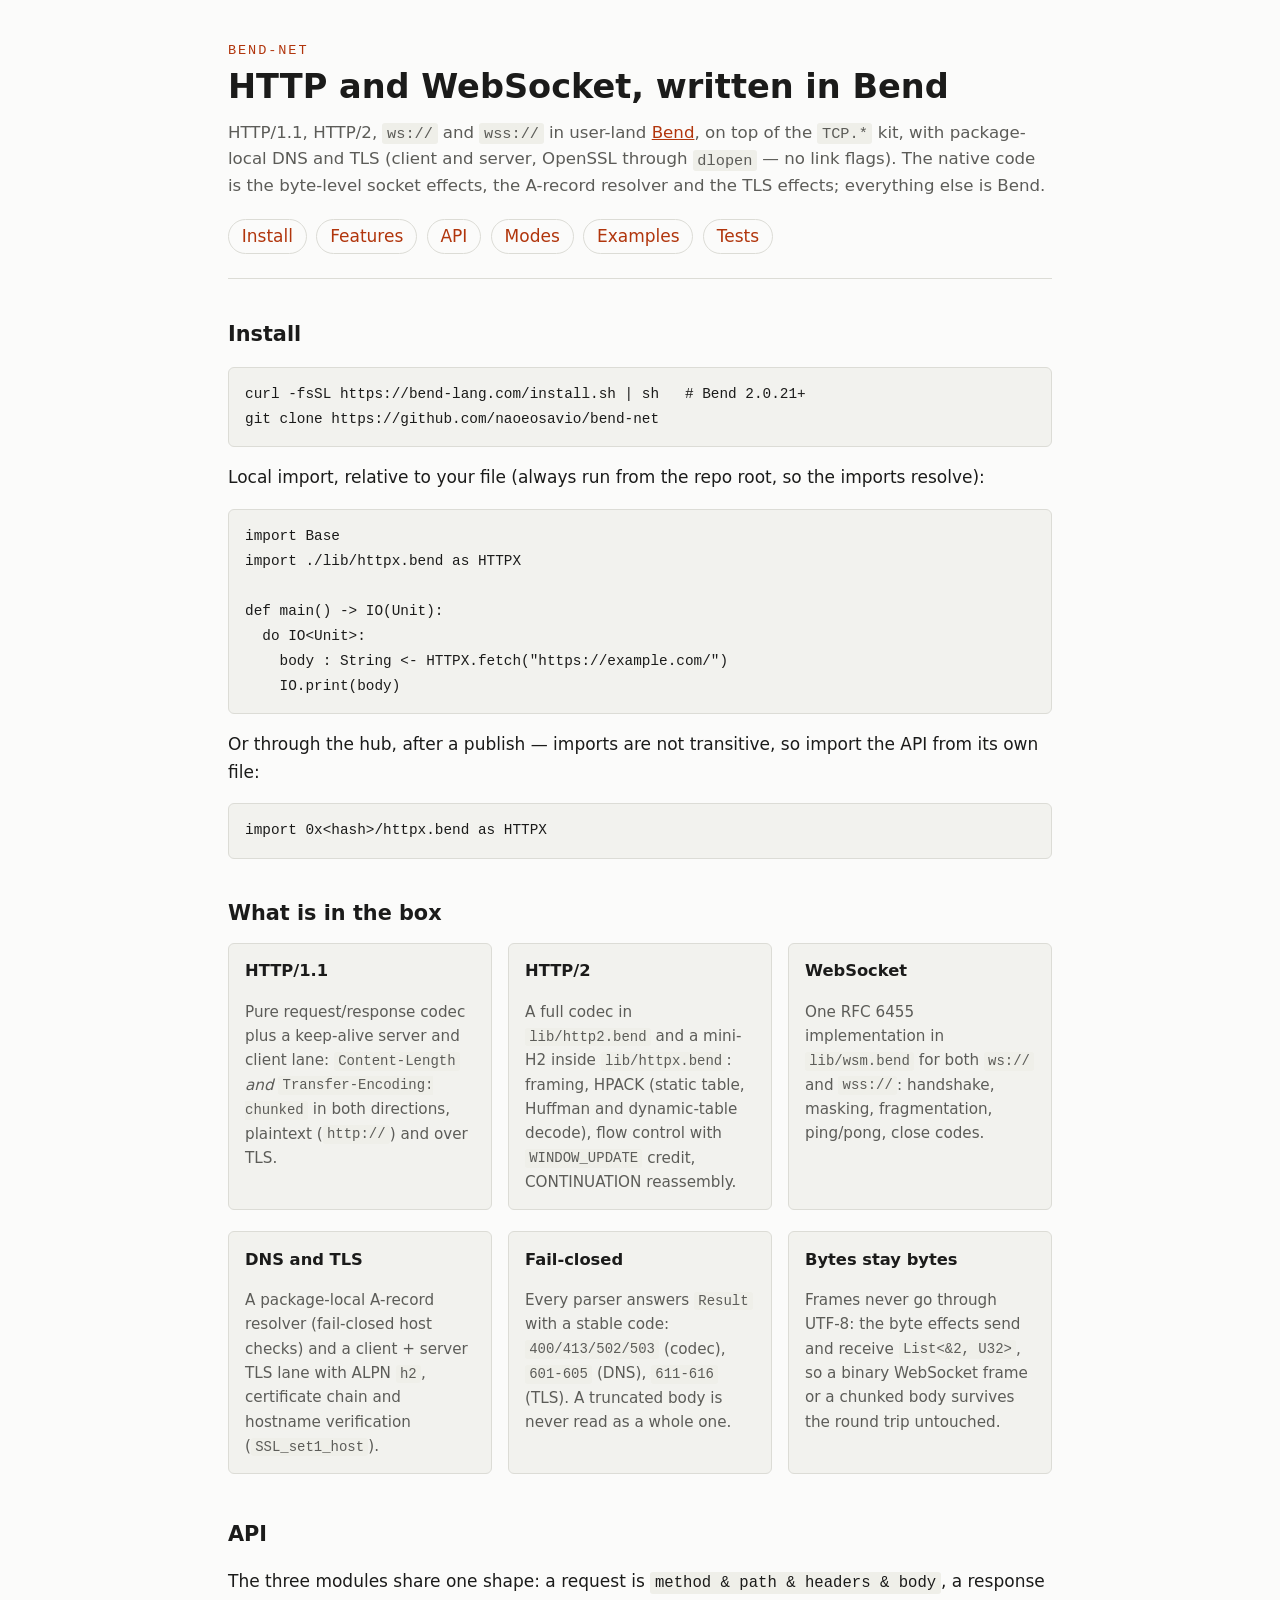
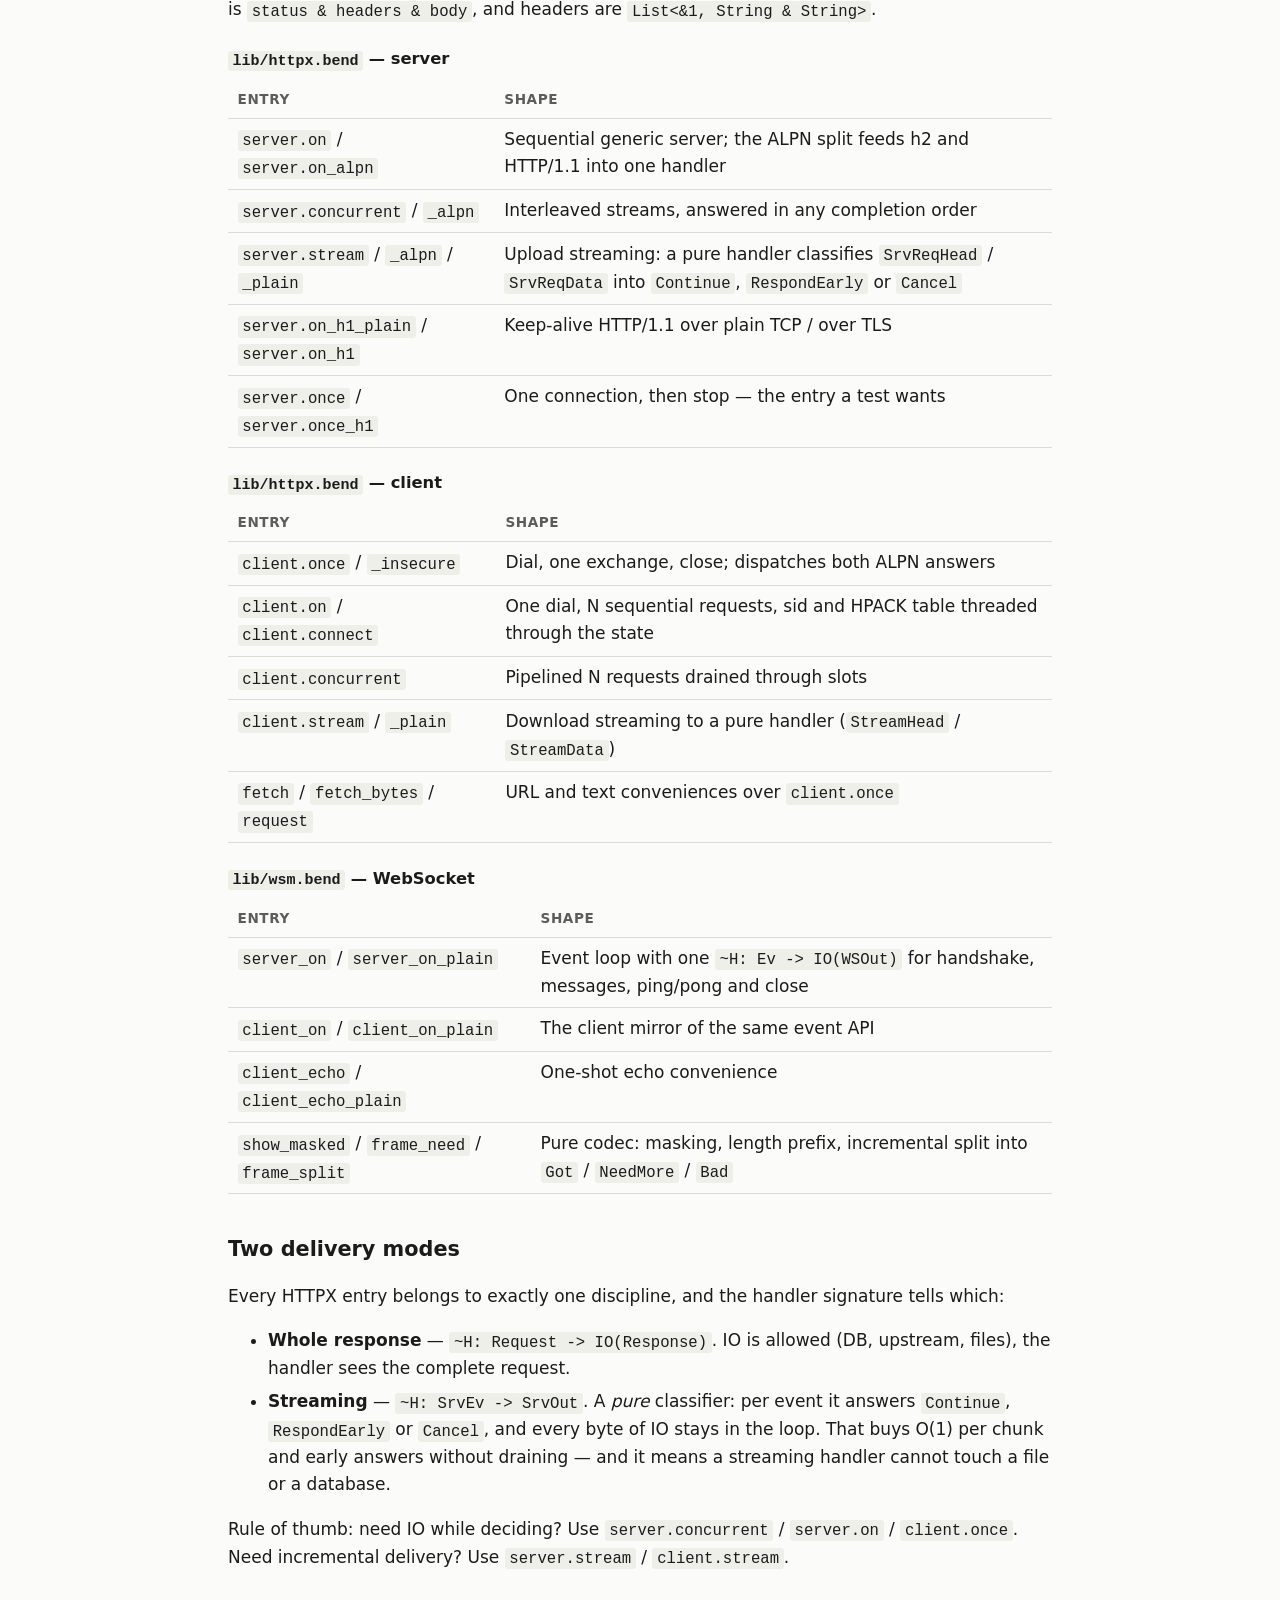
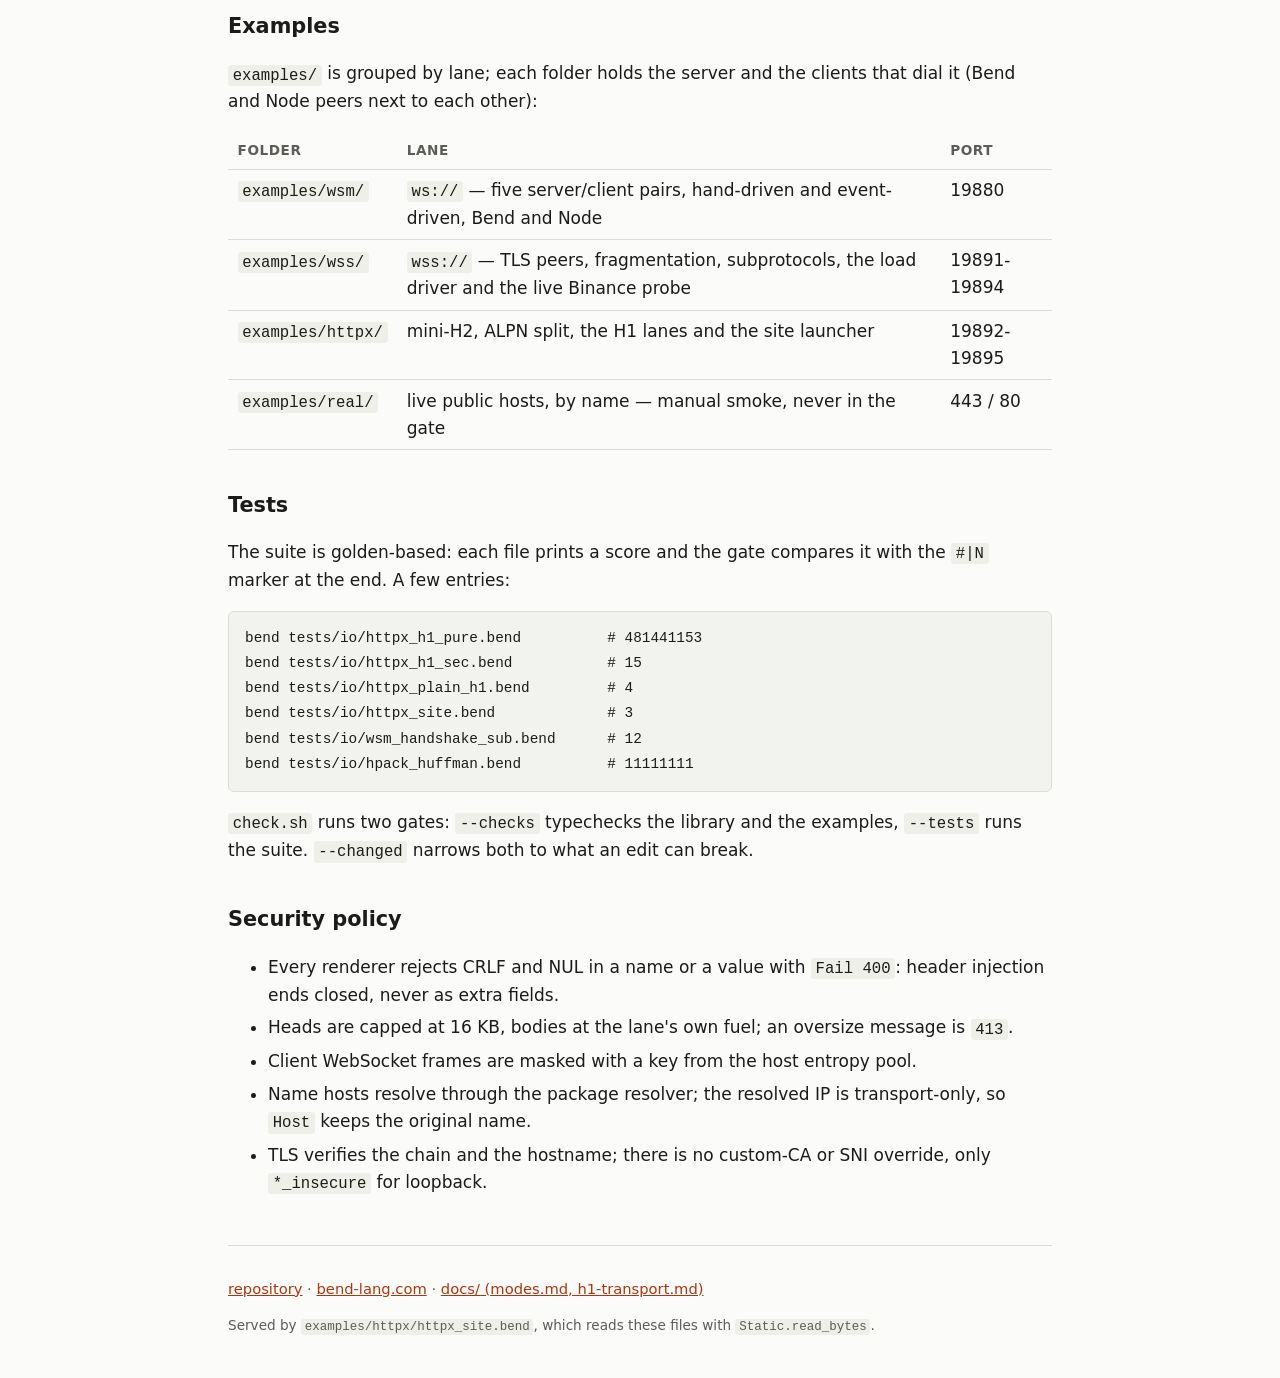
==== docs/site/index.html @ 64298653 "refactor(examples): reorganize by lane and add library site Reorganize the examples directory into l" ====
<!DOCTYPE html>
<html lang="en">
<head>
<meta charset="utf-8">
<meta name="viewport" content="width=device-width, initial-scale=1">
<title>bend-net &mdash; HTTP and WebSocket for Bend</title>
<meta name="description" content="HTTP/1.1, HTTP/2, ws:// and wss://
written in user-land Bend on top of the TCP kit, with package-local DNS
and TLS.">
<link rel="stylesheet" href="style.css">
</head>
<body>
<header class="hero">
  <p class="kicker">bend-net</p>
  <h1>HTTP and WebSocket, written in Bend</h1>
  <p class="lede">
    HTTP/1.1, HTTP/2, <code>ws://</code> and <code>wss://</code> in
    user-land <a href="https://bend-lang.com">Bend</a>, on top of the
    <code>TCP.*</code> kit, with package-local DNS and TLS (client and
    server, OpenSSL through <code>dlopen</code> &mdash; no link flags). The
    native code is the byte-level socket effects, the A-record resolver
    and the TLS effects; everything else is Bend.
  </p>
  <nav class="cta">
    <a href="#install">Install</a>
    <a href="#features">Features</a>
    <a href="#api">API</a>
    <a href="#modes">Modes</a>
    <a href="#examples">Examples</a>
    <a href="#tests">Tests</a>
  </nav>
</header>

<main>
<section id="install">
  <h2>Install</h2>
  <pre><code>curl -fsSL https://bend-lang.com/install.sh | sh   # Bend 2.0.21+
git clone https://github.com/naoeosavio/bend-net</code></pre>
  <p>Local import, relative to your file (always run from the repo
     root, so the imports resolve):</p>
  <pre><code>import Base
import ./lib/httpx.bend as HTTPX

def main() -> IO(Unit):
  do IO&lt;Unit&gt;:
    body : String &lt;- HTTPX.fetch("https://example.com/")
    IO.print(body)</code></pre>
  <p>Or through the hub, after a publish &mdash; imports are not transitive,
     so import the API from its own file:</p>
  <pre><code>import 0x&lt;hash&gt;/httpx.bend as HTTPX</code></pre>
</section>

<section id="features">
  <h2>What is in the box</h2>
  <ul class="grid">
    <li>
      <h3>HTTP/1.1</h3>
      <p>Pure request/response codec plus a keep-alive server and client
         lane: <code>Content-Length</code> <em>and</em>
         <code>Transfer-Encoding: chunked</code> in both directions,
         plaintext (<code>http://</code>) and over TLS.</p>
    </li>
    <li>
      <h3>HTTP/2</h3>
      <p>A full codec in <code>lib/http2.bend</code> and a mini-H2 inside
         <code>lib/httpx.bend</code>: framing, HPACK (static table,
         Huffman and dynamic-table decode), flow control with
         <code>WINDOW_UPDATE</code> credit, CONTINUATION reassembly.</p>
    </li>
    <li>
      <h3>WebSocket</h3>
      <p>One RFC 6455 implementation in <code>lib/wsm.bend</code> for
         both <code>ws://</code> and <code>wss://</code>: handshake,
         masking, fragmentation, ping/pong, close codes.</p>
    </li>
    <li>
      <h3>DNS and TLS</h3>
      <p>A package-local A-record resolver (fail-closed host checks) and a
         client + server TLS lane with ALPN <code>h2</code>, certificate
         chain and hostname verification (<code>SSL_set1_host</code>).</p>
    </li>
    <li>
      <h3>Fail-closed</h3>
      <p>Every parser answers <code>Result</code> with a stable code:
         <code>400/413/502/503</code> (codec), <code>601-605</code> (DNS),
         <code>611-616</code> (TLS). A truncated body is never read as a
         whole one.</p>
    </li>
    <li>
      <h3>Bytes stay bytes</h3>
      <p>Frames never go through UTF-8: the byte effects send and receive
         <code>List&lt;&amp;2, U32&gt;</code>, so a binary WebSocket frame
         or a chunked body survives the round trip untouched.</p>
    </li>
  </ul>
</section>

<section id="api">
  <h2>API</h2>
  <p>The three modules share one shape: a request is
     <code>method &amp; path &amp; headers &amp; body</code>, a response is
     <code>status &amp; headers &amp; body</code>, and headers are
     <code>List&lt;&amp;1, String &amp; String&gt;</code>.</p>

  <h3><code>lib/httpx.bend</code> &mdash; server</h3>
  <table>
    <tr><th>Entry</th><th>Shape</th></tr>
    <tr><td><code>server.on</code> / <code>server.on_alpn</code></td>
        <td>Sequential generic server; the ALPN split feeds h2 and
            HTTP/1.1 into one handler</td></tr>
    <tr><td><code>server.concurrent</code> / <code>_alpn</code></td>
        <td>Interleaved streams, answered in any completion order</td></tr>
    <tr><td><code>server.stream</code> / <code>_alpn</code> /
            <code>_plain</code></td>
        <td>Upload streaming: a pure handler classifies
            <code>SrvReqHead</code> / <code>SrvReqData</code> into
            <code>Continue</code>, <code>RespondEarly</code> or
            <code>Cancel</code></td></tr>
    <tr><td><code>server.on_h1_plain</code> / <code>server.on_h1</code></td>
        <td>Keep-alive HTTP/1.1 over plain TCP / over TLS</td></tr>
    <tr><td><code>server.once</code> / <code>server.once_h1</code></td>
        <td>One connection, then stop &mdash; the entry a test wants</td></tr>
  </table>

  <h3><code>lib/httpx.bend</code> &mdash; client</h3>
  <table>
    <tr><th>Entry</th><th>Shape</th></tr>
    <tr><td><code>client.once</code> / <code>_insecure</code></td>
        <td>Dial, one exchange, close; dispatches both ALPN answers</td></tr>
    <tr><td><code>client.on</code> / <code>client.connect</code></td>
        <td>One dial, N sequential requests, sid and HPACK table
            threaded through the state</td></tr>
    <tr><td><code>client.concurrent</code></td>
        <td>Pipelined N requests drained through slots</td></tr>
    <tr><td><code>client.stream</code> / <code>_plain</code></td>
        <td>Download streaming to a pure handler
            (<code>StreamHead</code> / <code>StreamData</code>)</td></tr>
    <tr><td><code>fetch</code> / <code>fetch_bytes</code> /
            <code>request</code></td>
        <td>URL and text conveniences over <code>client.once</code></td></tr>
  </table>

  <h3><code>lib/wsm.bend</code> &mdash; WebSocket</h3>
  <table>
    <tr><th>Entry</th><th>Shape</th></tr>
    <tr><td><code>server_on</code> / <code>server_on_plain</code></td>
        <td>Event loop with one <code>~H: Ev -&gt; IO(WSOut)</code> for
            handshake, messages, ping/pong and close</td></tr>
    <tr><td><code>client_on</code> / <code>client_on_plain</code></td>
        <td>The client mirror of the same event API</td></tr>
    <tr><td><code>client_echo</code> / <code>client_echo_plain</code></td>
        <td>One-shot echo convenience</td></tr>
    <tr><td><code>show_masked</code> / <code>frame_need</code> /
            <code>frame_split</code></td>
        <td>Pure codec: masking, length prefix, incremental split into
            <code>Got</code> / <code>NeedMore</code> /
            <code>Bad</code></td></tr>
  </table>
</section>

<section id="modes">
  <h2>Two delivery modes</h2>
  <p>Every HTTPX entry belongs to exactly one discipline, and the handler
     signature tells which:</p>
  <ul>
    <li><strong>Whole response</strong> &mdash; <code>~H: Request -&gt;
        IO(Response)</code>. IO is allowed (DB, upstream, files), the
        handler sees the complete request.</li>
    <li><strong>Streaming</strong> &mdash; <code>~H: SrvEv -&gt; SrvOut</code>.
        A <em>pure</em> classifier: per event it answers
        <code>Continue</code>, <code>RespondEarly</code> or
        <code>Cancel</code>, and every byte of IO stays in the loop. That
        buys O(1) per chunk and early answers without draining &mdash; and it
        means a streaming handler cannot touch a file or a database.</li>
  </ul>
  <p>Rule of thumb: need IO while deciding? Use
     <code>server.concurrent</code> / <code>server.on</code> /
     <code>client.once</code>. Need incremental delivery? Use
     <code>server.stream</code> / <code>client.stream</code>.</p>
</section>

<section id="examples">
  <h2>Examples</h2>
  <p><code>examples/</code> is grouped by lane; each folder holds the
     server and the clients that dial it (Bend and Node peers next to each
     other):</p>
  <table>
    <tr><th>Folder</th><th>Lane</th><th>Port</th></tr>
    <tr><td><code>examples/wsm/</code></td>
        <td><code>ws://</code> &mdash; five server/client pairs, hand-driven and
            event-driven, Bend and Node</td><td>19880</td></tr>
    <tr><td><code>examples/wss/</code></td>
        <td><code>wss://</code> &mdash; TLS peers, fragmentation, subprotocols,
            the load driver and the live Binance probe</td>
        <td>19891-19894</td></tr>
    <tr><td><code>examples/httpx/</code></td>
        <td>mini-H2, ALPN split, the H1 lanes and the site launcher</td>
        <td>19892-19895</td></tr>
    <tr><td><code>examples/real/</code></td>
        <td>live public hosts, by name &mdash; manual smoke, never in the
            gate</td><td>443 / 80</td></tr>
  </table>
</section>

<section id="tests">
  <h2>Tests</h2>
  <p>The suite is golden-based: each file prints a score and the gate
     compares it with the <code>#|N</code> marker at the end. A few
     entries:</p>
  <pre><code>bend tests/io/httpx_h1_pure.bend          # 481441153
bend tests/io/httpx_h1_sec.bend           # 15
bend tests/io/httpx_plain_h1.bend         # 4
bend tests/io/httpx_site.bend             # 3
bend tests/io/wsm_handshake_sub.bend      # 12
bend tests/io/hpack_huffman.bend          # 11111111</code></pre>
  <p><code>check.sh</code> runs two gates: <code>--checks</code>
     typechecks the library and the examples, <code>--tests</code> runs
     the suite. <code>--changed</code> narrows both to what an edit can
     break.</p>
</section>

<section id="security">
  <h2>Security policy</h2>
  <ul>
    <li>Every renderer rejects CRLF and NUL in a name or a value with
        <code>Fail 400</code>: header injection ends closed, never as
        extra fields.</li>
    <li>Heads are capped at 16 KB, bodies at the lane's own fuel; an
        oversize message is <code>413</code>.</li>
    <li>Client WebSocket frames are masked with a key from the host
        entropy pool.</li>
    <li>Name hosts resolve through the package resolver; the resolved IP
        is transport-only, so <code>Host</code> keeps the original
        name.</li>
    <li>TLS verifies the chain and the hostname; there is no custom-CA or
        SNI override, only <code>*_insecure</code> for loopback.</li>
  </ul>
</section>
</main>

<footer>
  <p>
    <a href="https://github.com/naoeosavio/bend-net">repository</a> &middot;
    <a href="https://bend-lang.com">bend-lang.com</a> &middot;
    <a href="https://github.com/naoeosavio/bend-net/tree/bend-net/docs">
      docs/ (modes.md, h1-transport.md)</a>
  </p>
  <p class="fine">Served by <code>examples/httpx/httpx_site.bend</code>,
     which reads these files with <code>Static.read_bytes</code>.</p>
</footer>
</body>
</html>
---- docs/site/style.css ----
/* bend-net site: one stylesheet, no external asset, no web font. */

:root {
  --bg: #fbfbfa;
  --fg: #1b1b1a;
  --muted: #5c5c58;
  --line: #dcdcd6;
  --accent: #b1350c;
  --panel: #f2f2ee;
  --code-bg: #efefe9;
}

@media (prefers-color-scheme: dark) {
  :root {
    --bg: #14140f;
    --fg: #e8e8e0;
    --muted: #a3a39a;
    --line: #33332c;
    --accent: #ff9a6b;
    --panel: #1d1d17;
    --code-bg: #22221b;
  }
}

* {
  box-sizing: border-box;
}

body {
  margin: 0 auto;
  padding: 2.5rem 1.25rem 4rem;
  max-width: 54rem;
  background: var(--bg);
  color: var(--fg);
  font-family: ui-sans-serif, system-ui, "Segoe UI", Helvetica, sans-serif;
  font-size: 17px;
  line-height: 1.6;
}

a {
  color: var(--accent);
}

code, pre {
  font-family: ui-monospace, "SFMono-Regular", Menlo, Consolas, monospace;
  font-size: 0.92em;
}

code {
  background: var(--code-bg);
  border-radius: 3px;
  padding: 0.1em 0.3em;
}

pre {
  background: var(--panel);
  border: 1px solid var(--line);
  border-radius: 6px;
  padding: 0.9rem 1rem;
  overflow-x: auto;
}

pre code {
  background: none;
  padding: 0;
}

.hero {
  border-bottom: 1px solid var(--line);
  padding-bottom: 1.5rem;
}

.kicker {
  margin: 0;
  color: var(--accent);
  font-family: ui-monospace, Menlo, Consolas, monospace;
  font-size: 0.85rem;
  letter-spacing: 0.14em;
  text-transform: uppercase;
}

h1 {
  margin: 0.3rem 0 0.8rem;
  font-size: 2.1rem;
  line-height: 1.2;
}

h2 {
  margin: 2.4rem 0 0.8rem;
  font-size: 1.3rem;
}

h3 {
  margin: 1.4rem 0 0.5rem;
  font-size: 1.02rem;
}

.lede {
  margin: 0;
  color: var(--muted);
  font-size: 1.04rem;
}

.cta {
  display: flex;
  flex-wrap: wrap;
  gap: 0.6rem;
  margin-top: 1.2rem;
}

.cta a {
  border: 1px solid var(--line);
  border-radius: 999px;
  padding: 0.2rem 0.8rem;
  text-decoration: none;
}

.grid {
  display: grid;
  gap: 1rem;
  grid-template-columns: repeat(auto-fit, minmax(15rem, 1fr));
  list-style: none;
  margin: 0;
  padding: 0;
}

.grid li {
  background: var(--panel);
  border: 1px solid var(--line);
  border-radius: 6px;
  padding: 0.9rem 1rem;
}

.grid h3 {
  margin-top: 0;
}

.grid p {
  margin-bottom: 0;
  color: var(--muted);
  font-size: 0.95rem;
}

table {
  border-collapse: collapse;
  margin: 0.5rem 0 0;
  width: 100%;
}

th, td {
  border-bottom: 1px solid var(--line);
  padding: 0.45rem 0.6rem;
  text-align: left;
  vertical-align: top;
}

th {
  color: var(--muted);
  font-size: 0.85rem;
  letter-spacing: 0.04em;
  text-transform: uppercase;
}

ul li {
  margin-bottom: 0.35rem;
}

footer {
  border-top: 1px solid var(--line);
  margin-top: 3rem;
  padding-top: 1rem;
  color: var(--muted);
  font-size: 0.92rem;
}

.fine {
  font-size: 0.85rem;
}

@media (max-width: 30rem) {
  h1 {
    font-size: 1.6rem;
  }
}
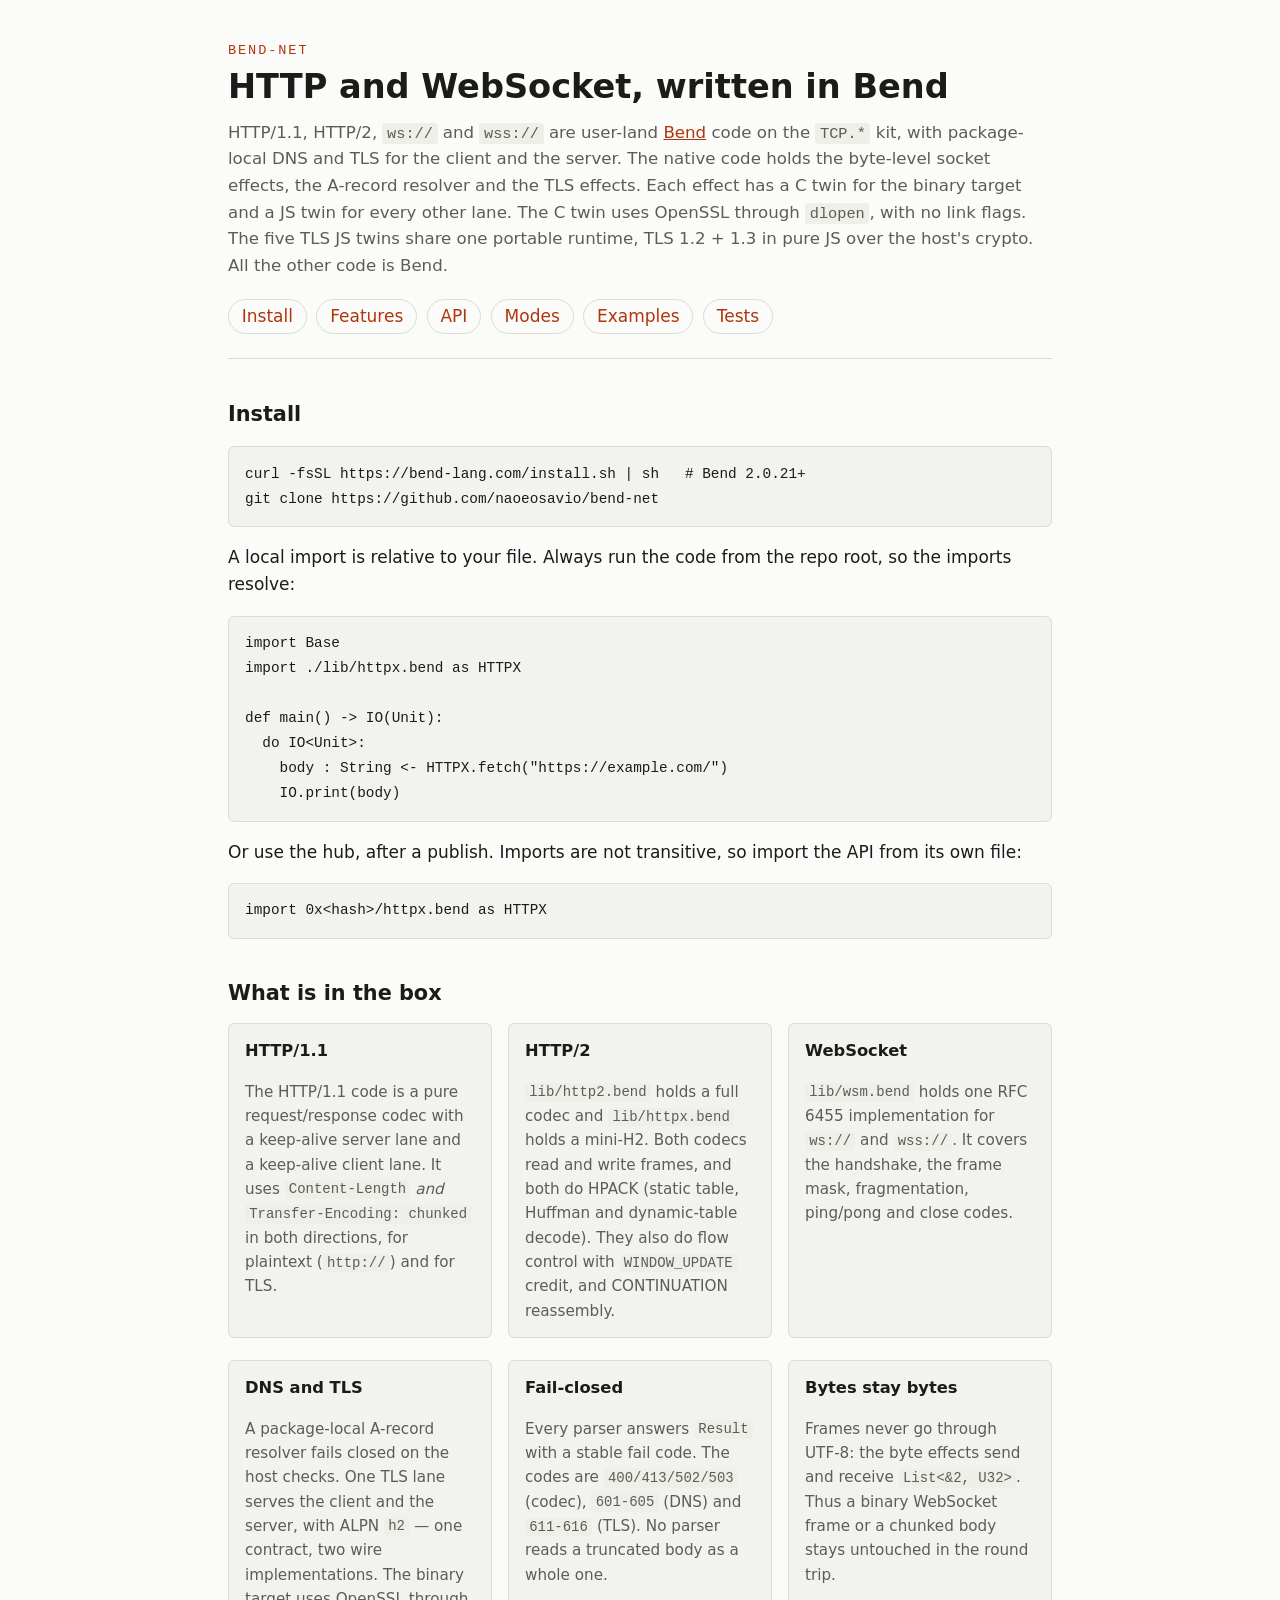
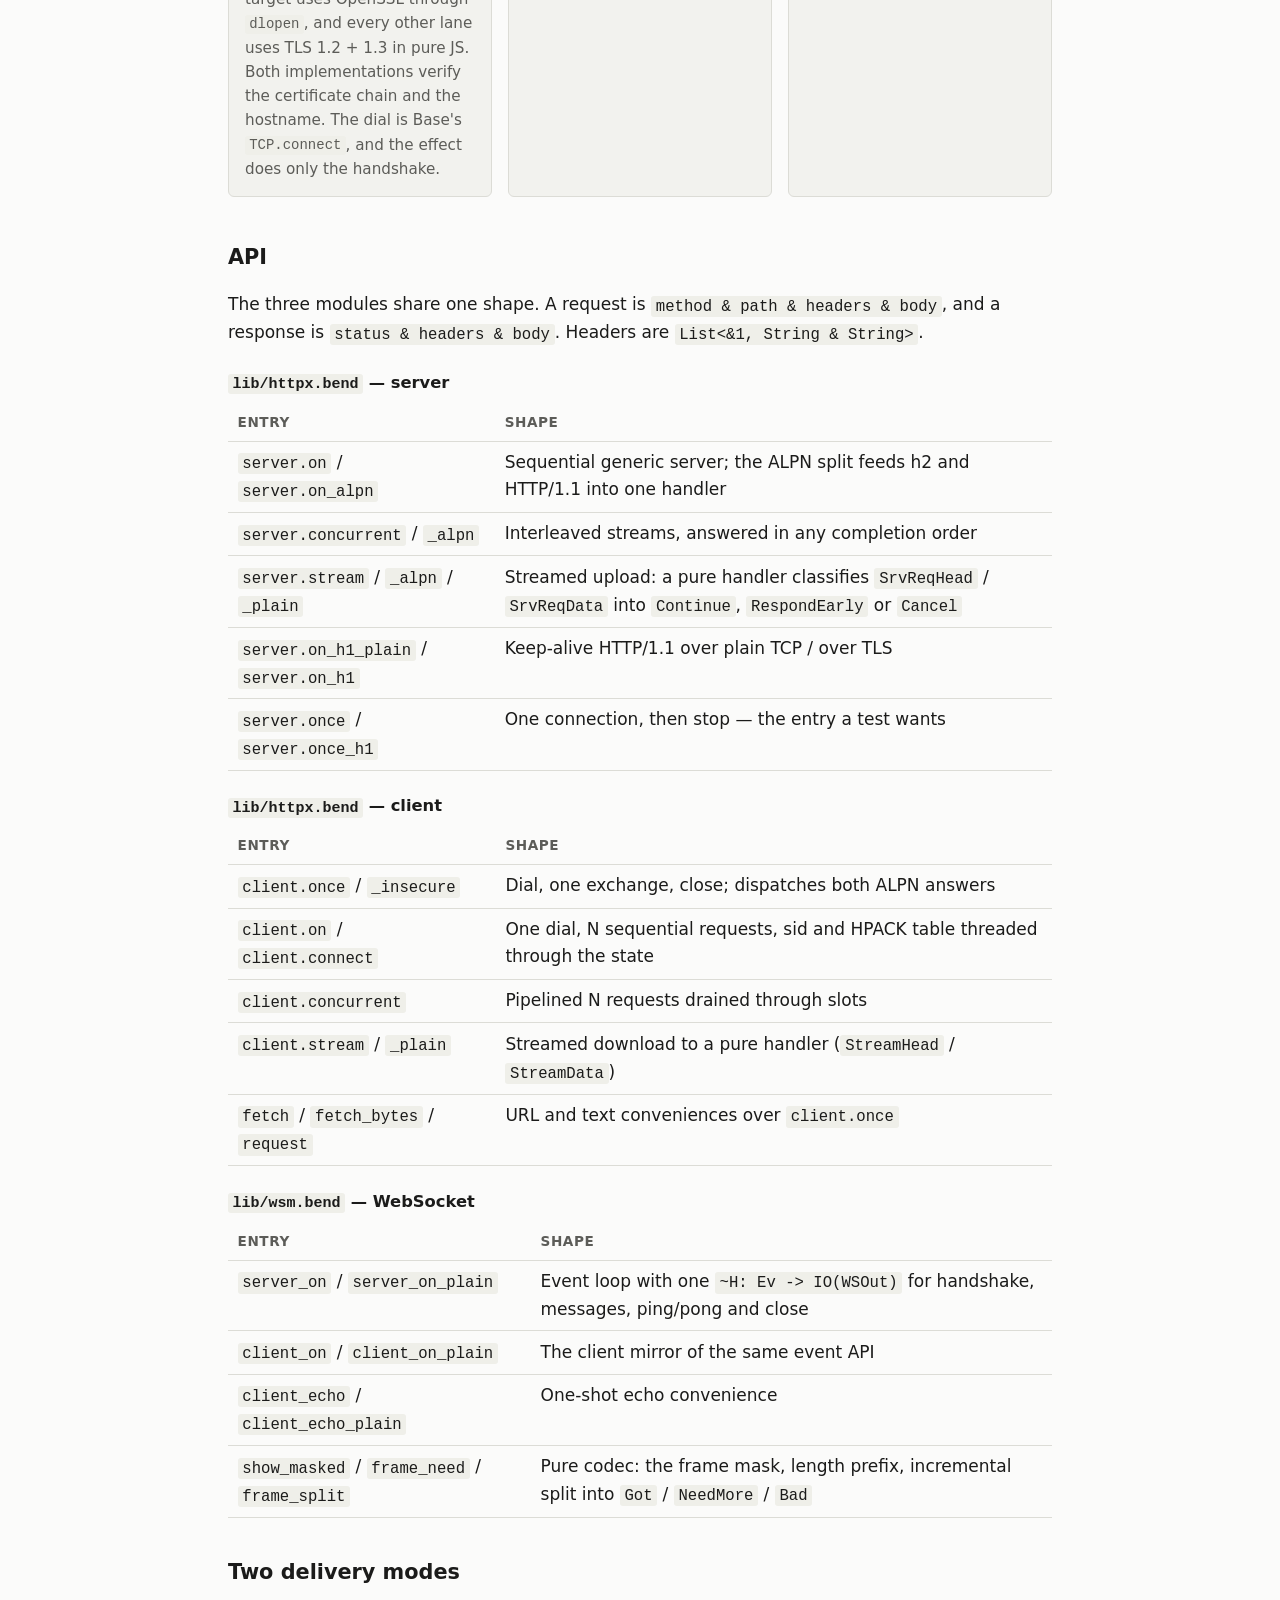
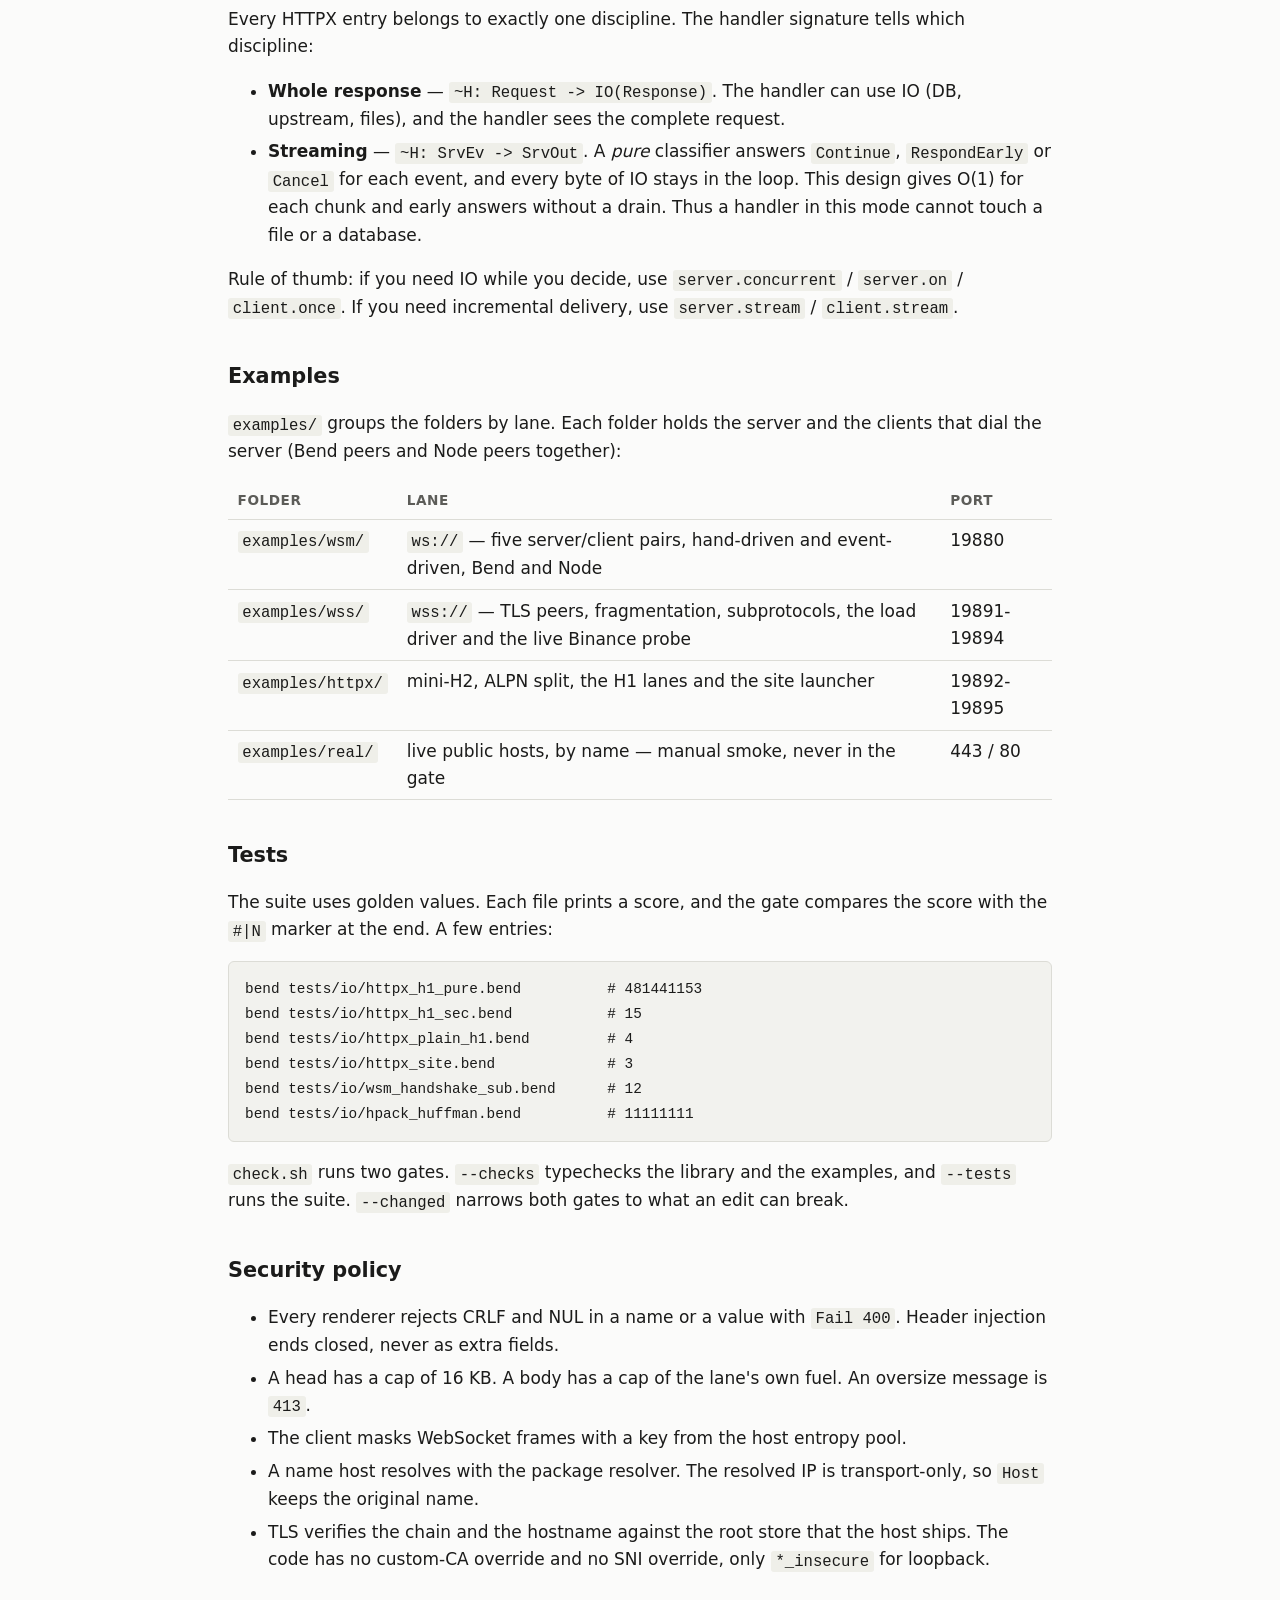
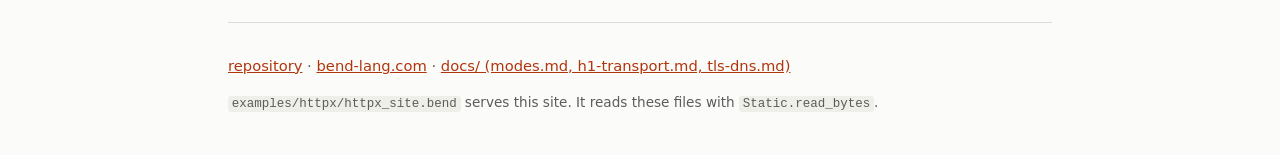
==== commit a464f893: "docs: document the portable TLS runtime and dial-first contract Rewrite the README and docs to descr" ====
--- a/docs/site/index.html
+++ b/docs/site/index.html
@@ -5,7 +5,7 @@
 <meta name="viewport" content="width=device-width, initial-scale=1">
 <title>bend-net &mdash; HTTP and WebSocket for Bend</title>
 <meta name="description" content="HTTP/1.1, HTTP/2, ws:// and wss://
-written in user-land Bend on top of the TCP kit, with package-local DNS
+in user-land Bend on the TCP kit, with package-local DNS
 and TLS.">
 <link rel="stylesheet" href="style.css">
 </head>
@@ -14,12 +14,16 @@
   <p class="kicker">bend-net</p>
   <h1>HTTP and WebSocket, written in Bend</h1>
   <p class="lede">
-    HTTP/1.1, HTTP/2, <code>ws://</code> and <code>wss://</code> in
-    user-land <a href="https://bend-lang.com">Bend</a>, on top of the
-    <code>TCP.*</code> kit, with package-local DNS and TLS (client and
-    server, OpenSSL through <code>dlopen</code> &mdash; no link flags). The
-    native code is the byte-level socket effects, the A-record resolver
-    and the TLS effects; everything else is Bend.
+    HTTP/1.1, HTTP/2, <code>ws://</code> and <code>wss://</code> are
+    user-land <a href="https://bend-lang.com">Bend</a> code on the
+    <code>TCP.*</code> kit, with package-local DNS and TLS for the
+    client and the server. The native code holds the byte-level socket
+    effects, the A-record resolver and the TLS effects. Each effect has
+    a C twin for the binary target and a JS twin for every other lane.
+    The C twin uses OpenSSL through <code>dlopen</code>, with no link
+    flags. The five TLS JS twins share one portable runtime,
+    TLS&nbsp;1.2&nbsp;+&nbsp;1.3 in pure JS over the host's crypto.
+    All the other code is Bend.
   </p>
   <nav class="cta">
     <a href="#install">Install</a>
@@ -36,8 +40,8 @@
   <h2>Install</h2>
   <pre><code>curl -fsSL https://bend-lang.com/install.sh | sh   # Bend 2.0.21+
 git clone https://github.com/naoeosavio/bend-net</code></pre>
-  <p>Local import, relative to your file (always run from the repo
-     root, so the imports resolve):</p>
+  <p>A local import is relative to your file. Always run the code from
+     the repo root, so the imports resolve:</p>
   <pre><code>import Base
 import ./lib/httpx.bend as HTTPX
 
@@ -45,7 +49,7 @@
   do IO&lt;Unit&gt;:
     body : String &lt;- HTTPX.fetch("https://example.com/")
     IO.print(body)</code></pre>
-  <p>Or through the hub, after a publish &mdash; imports are not transitive,
+  <p>Or use the hub, after a publish. Imports are not transitive,
      so import the API from its own file:</p>
   <pre><code>import 0x&lt;hash&gt;/httpx.bend as HTTPX</code></pre>
 </section>
@@ -55,51 +59,60 @@
   <ul class="grid">
     <li>
       <h3>HTTP/1.1</h3>
-      <p>Pure request/response codec plus a keep-alive server and client
-         lane: <code>Content-Length</code> <em>and</em>
+      <p>The HTTP/1.1 code is a pure request/response codec with a
+         keep-alive server lane and a keep-alive client lane. It uses
+         <code>Content-Length</code> <em>and</em>
          <code>Transfer-Encoding: chunked</code> in both directions,
-         plaintext (<code>http://</code>) and over TLS.</p>
+         for plaintext (<code>http://</code>) and for TLS.</p>
     </li>
     <li>
       <h3>HTTP/2</h3>
-      <p>A full codec in <code>lib/http2.bend</code> and a mini-H2 inside
-         <code>lib/httpx.bend</code>: framing, HPACK (static table,
-         Huffman and dynamic-table decode), flow control with
-         <code>WINDOW_UPDATE</code> credit, CONTINUATION reassembly.</p>
+      <p><code>lib/http2.bend</code> holds a full codec and
+         <code>lib/httpx.bend</code> holds a mini-H2. Both codecs read
+         and write frames, and both do HPACK (static table, Huffman and
+         dynamic-table decode). They also do flow control with
+         <code>WINDOW_UPDATE</code> credit, and CONTINUATION
+         reassembly.</p>
     </li>
     <li>
       <h3>WebSocket</h3>
-      <p>One RFC 6455 implementation in <code>lib/wsm.bend</code> for
-         both <code>ws://</code> and <code>wss://</code>: handshake,
-         masking, fragmentation, ping/pong, close codes.</p>
+      <p><code>lib/wsm.bend</code> holds one RFC 6455 implementation for
+         <code>ws://</code> and <code>wss://</code>. It covers the
+         handshake, the frame mask, fragmentation, ping/pong and close
+         codes.</p>
     </li>
     <li>
       <h3>DNS and TLS</h3>
-      <p>A package-local A-record resolver (fail-closed host checks) and a
-         client + server TLS lane with ALPN <code>h2</code>, certificate
-         chain and hostname verification (<code>SSL_set1_host</code>).</p>
+      <p>A package-local A-record resolver fails closed on the host
+         checks. One TLS lane serves the client and the server, with
+         ALPN <code>h2</code> — one contract, two wire implementations.
+         The binary target uses OpenSSL through <code>dlopen</code>, and
+         every other lane uses TLS 1.2 + 1.3 in pure JS. Both
+         implementations verify the certificate chain and the hostname.
+         The dial is Base's <code>TCP.connect</code>, and the effect does
+         only the handshake.</p>
     </li>
     <li>
       <h3>Fail-closed</h3>
-      <p>Every parser answers <code>Result</code> with a stable code:
-         <code>400/413/502/503</code> (codec), <code>601-605</code> (DNS),
-         <code>611-616</code> (TLS). A truncated body is never read as a
-         whole one.</p>
+      <p>Every parser answers <code>Result</code> with a stable fail
+         code. The codes are <code>400/413/502/503</code> (codec),
+         <code>601-605</code> (DNS) and <code>611-616</code> (TLS). No
+         parser reads a truncated body as a whole one.</p>
     </li>
     <li>
       <h3>Bytes stay bytes</h3>
       <p>Frames never go through UTF-8: the byte effects send and receive
-         <code>List&lt;&amp;2, U32&gt;</code>, so a binary WebSocket frame
-         or a chunked body survives the round trip untouched.</p>
+         <code>List&lt;&amp;2, U32&gt;</code>. Thus a binary WebSocket
+         frame or a chunked body stays untouched in the round trip.</p>
     </li>
   </ul>
 </section>
 
 <section id="api">
   <h2>API</h2>
-  <p>The three modules share one shape: a request is
-     <code>method &amp; path &amp; headers &amp; body</code>, a response is
-     <code>status &amp; headers &amp; body</code>, and headers are
+  <p>The three modules share one shape. A request is
+     <code>method &amp; path &amp; headers &amp; body</code>, and a response
+     is <code>status &amp; headers &amp; body</code>. Headers are
      <code>List&lt;&amp;1, String &amp; String&gt;</code>.</p>
 
   <h3><code>lib/httpx.bend</code> &mdash; server</h3>
@@ -112,7 +125,7 @@
         <td>Interleaved streams, answered in any completion order</td></tr>
     <tr><td><code>server.stream</code> / <code>_alpn</code> /
             <code>_plain</code></td>
-        <td>Upload streaming: a pure handler classifies
+        <td>Streamed upload: a pure handler classifies
             <code>SrvReqHead</code> / <code>SrvReqData</code> into
             <code>Continue</code>, <code>RespondEarly</code> or
             <code>Cancel</code></td></tr>
@@ -133,7 +146,7 @@
     <tr><td><code>client.concurrent</code></td>
         <td>Pipelined N requests drained through slots</td></tr>
     <tr><td><code>client.stream</code> / <code>_plain</code></td>
-        <td>Download streaming to a pure handler
+        <td>Streamed download to a pure handler
             (<code>StreamHead</code> / <code>StreamData</code>)</td></tr>
     <tr><td><code>fetch</code> / <code>fetch_bytes</code> /
             <code>request</code></td>
@@ -152,38 +165,38 @@
         <td>One-shot echo convenience</td></tr>
     <tr><td><code>show_masked</code> / <code>frame_need</code> /
             <code>frame_split</code></td>
-        <td>Pure codec: masking, length prefix, incremental split into
-            <code>Got</code> / <code>NeedMore</code> /
+        <td>Pure codec: the frame mask, length prefix, incremental split
+            into <code>Got</code> / <code>NeedMore</code> /
             <code>Bad</code></td></tr>
   </table>
 </section>
 
 <section id="modes">
   <h2>Two delivery modes</h2>
-  <p>Every HTTPX entry belongs to exactly one discipline, and the handler
-     signature tells which:</p>
+  <p>Every HTTPX entry belongs to exactly one discipline. The handler
+     signature tells which discipline:</p>
   <ul>
     <li><strong>Whole response</strong> &mdash; <code>~H: Request -&gt;
-        IO(Response)</code>. IO is allowed (DB, upstream, files), the
-        handler sees the complete request.</li>
+        IO(Response)</code>. The handler can use IO (DB, upstream,
+        files), and the handler sees the complete request.</li>
     <li><strong>Streaming</strong> &mdash; <code>~H: SrvEv -&gt; SrvOut</code>.
-        A <em>pure</em> classifier: per event it answers
-        <code>Continue</code>, <code>RespondEarly</code> or
-        <code>Cancel</code>, and every byte of IO stays in the loop. That
-        buys O(1) per chunk and early answers without draining &mdash; and it
-        means a streaming handler cannot touch a file or a database.</li>
+        A <em>pure</em> classifier answers <code>Continue</code>,
+        <code>RespondEarly</code> or <code>Cancel</code> for each event,
+        and every byte of IO stays in the loop. This design gives O(1) for
+        each chunk and early answers without a drain. Thus a handler in
+        this mode cannot touch a file or a database.</li>
   </ul>
-  <p>Rule of thumb: need IO while deciding? Use
+  <p>Rule of thumb: if you need IO while you decide, use
      <code>server.concurrent</code> / <code>server.on</code> /
-     <code>client.once</code>. Need incremental delivery? Use
+     <code>client.once</code>. If you need incremental delivery, use
      <code>server.stream</code> / <code>client.stream</code>.</p>
 </section>
 
 <section id="examples">
   <h2>Examples</h2>
-  <p><code>examples/</code> is grouped by lane; each folder holds the
-     server and the clients that dial it (Bend and Node peers next to each
-     other):</p>
+  <p><code>examples/</code> groups the folders by lane. Each folder holds
+     the server and the clients that dial the server (Bend peers and Node
+     peers together):</p>
   <table>
     <tr><th>Folder</th><th>Lane</th><th>Port</th></tr>
     <tr><td><code>examples/wsm/</code></td>
@@ -204,35 +217,36 @@
 
 <section id="tests">
   <h2>Tests</h2>
-  <p>The suite is golden-based: each file prints a score and the gate
-     compares it with the <code>#|N</code> marker at the end. A few
-     entries:</p>
+  <p>The suite uses golden values. Each file prints a score, and the gate
+     compares the score with the <code>#|N</code> marker at the end. A
+     few entries:</p>
   <pre><code>bend tests/io/httpx_h1_pure.bend          # 481441153
 bend tests/io/httpx_h1_sec.bend           # 15
 bend tests/io/httpx_plain_h1.bend         # 4
 bend tests/io/httpx_site.bend             # 3
 bend tests/io/wsm_handshake_sub.bend      # 12
 bend tests/io/hpack_huffman.bend          # 11111111</code></pre>
-  <p><code>check.sh</code> runs two gates: <code>--checks</code>
-     typechecks the library and the examples, <code>--tests</code> runs
-     the suite. <code>--changed</code> narrows both to what an edit can
-     break.</p>
+  <p><code>check.sh</code> runs two gates. <code>--checks</code>
+     typechecks the library and the examples, and <code>--tests</code> runs
+     the suite. <code>--changed</code> narrows both gates to what an edit
+     can break.</p>
 </section>
 
 <section id="security">
   <h2>Security policy</h2>
   <ul>
     <li>Every renderer rejects CRLF and NUL in a name or a value with
-        <code>Fail 400</code>: header injection ends closed, never as
+        <code>Fail 400</code>. Header injection ends closed, never as
         extra fields.</li>
-    <li>Heads are capped at 16 KB, bodies at the lane's own fuel; an
-        oversize message is <code>413</code>.</li>
-    <li>Client WebSocket frames are masked with a key from the host
+    <li>A head has a cap of 16 KB. A body has a cap of the lane's own
+        fuel. An oversize message is <code>413</code>.</li>
+    <li>The client masks WebSocket frames with a key from the host
         entropy pool.</li>
-    <li>Name hosts resolve through the package resolver; the resolved IP
+    <li>A name host resolves with the package resolver. The resolved IP
         is transport-only, so <code>Host</code> keeps the original
         name.</li>
-    <li>TLS verifies the chain and the hostname; there is no custom-CA or
+    <li>TLS verifies the chain and the hostname against the root store
+        that the host ships. The code has no custom-CA override and no
         SNI override, only <code>*_insecure</code> for loopback.</li>
   </ul>
 </section>
@@ -243,10 +257,10 @@
     <a href="https://github.com/naoeosavio/bend-net">repository</a> &middot;
     <a href="https://bend-lang.com">bend-lang.com</a> &middot;
     <a href="https://github.com/naoeosavio/bend-net/tree/bend-net/docs">
-      docs/ (modes.md, h1-transport.md)</a>
+      docs/ (modes.md, h1-transport.md, tls-dns.md)</a>
   </p>
-  <p class="fine">Served by <code>examples/httpx/httpx_site.bend</code>,
-     which reads these files with <code>Static.read_bytes</code>.</p>
+  <p class="fine"><code>examples/httpx/httpx_site.bend</code> serves this
+     site. It reads these files with <code>Static.read_bytes</code>.</p>
 </footer>
 </body>
 </html>
